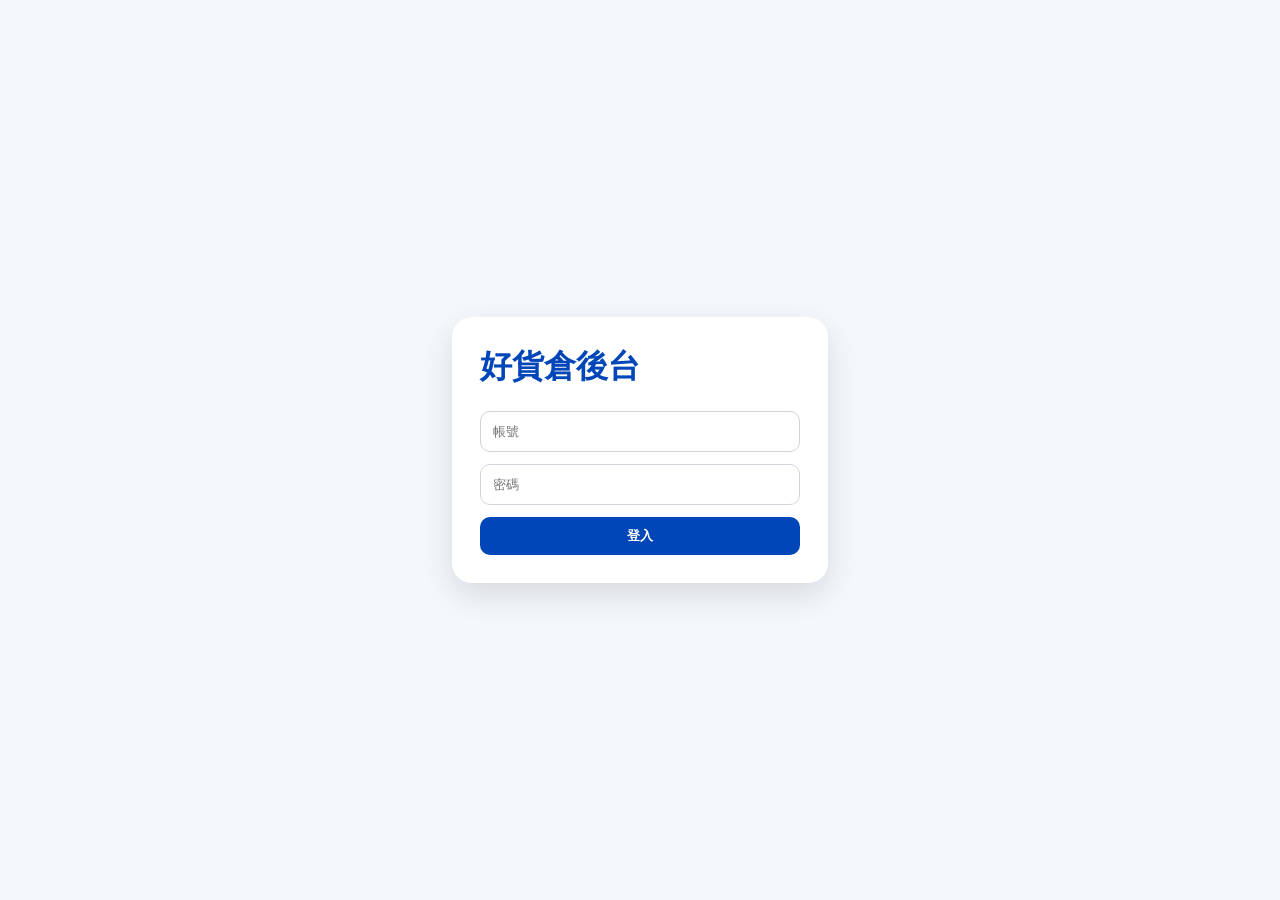
==== index.html @ 7157b6f0 "Rename admin.html to index.html" ====
<!DOCTYPE html>
<html lang="zh-Hant">
<head>
  <meta charset="UTF-8" />
  <meta name="viewport" content="width=device-width, initial-scale=1.0" />
  <title>好貨倉後台</title>
  <link rel="stylesheet" href="admin.css" />
</head>
<body>
  <div id="loginPage" class="login-page">
    <div class="login-card">
      <h1>好貨倉後台</h1>
      <input id="account" placeholder="帳號" />
      <input id="password" type="password" placeholder="密碼" />
      <button onclick="adminLogin()">登入</button>
    </div>
  </div>

  <div id="adminApp" class="hidden">
    <aside class="sidebar">
      <h2>好貨倉</h2>
      <button onclick="showOrders()">訂單管理</button>
      <button id="dashboardBtn" onclick="showDashboard()">老闆儀表板</button>
      <button onclick="logout()">登出</button>
    </aside>

    <main class="main">
      <header class="topbar">
        <h1 id="pageTitle">訂單管理</h1>
        <span id="adminName"></span>
      </header>

      <section id="dashboard" class="dashboard hidden"></section>

      <section id="orders"></section>
    </main>
  </div>

  <script src="admin.js?v=2026061617"></script>
</body>
</html>
---- admin.css ----
body {
  margin: 0;
  font-family: -apple-system, BlinkMacSystemFont, "Noto Sans TC", sans-serif;
  background: #f4f7fb;
  color: #111827;
}

.hidden {
  display: none !important;
}

.login-page {
  min-height: 100vh;
  display: flex;
  align-items: center;
  justify-content: center;
}

.login-card {
  width: 320px;
  background: white;
  padding: 28px;
  border-radius: 20px;
  box-shadow: 0 12px 32px rgba(0,0,0,.12);
}

.login-card h1 {
  margin-top: 0;
  color: #0046b8;
}

input, select {
  width: 100%;
  padding: 12px;
  margin-bottom: 12px;
  border: 1px solid #d1d5db;
  border-radius: 10px;
  box-sizing: border-box;
}

button {
  cursor: pointer;
  border: 0;
  border-radius: 10px;
  padding: 10px 14px;
  font-weight: 800;
}

.login-card button,
.primary {
  width: 100%;
  background: #0046b8;
  color: white;
}

#adminApp {
  display: flex;
  min-height: 100vh;
}

.sidebar {
  width: 220px;
  background: #0f172a;
  color: white;
  padding: 20px;
}

.sidebar h2 {
  margin-top: 0;
}

.sidebar button {
  display: block;
  width: 100%;
  margin-bottom: 10px;
  background: #1e293b;
  color: white;
  text-align: left;
}

.main {
  flex: 1;
  padding: 24px;
}

.topbar {
  display: flex;
  justify-content: space-between;
  align-items: center;
  margin-bottom: 24px;
}

.cards {
  display: grid;
  grid-template-columns: repeat(4, 1fr);
  gap: 14px;
  margin-bottom: 24px;
}

.card {
  background: white;
  padding: 18px;
  border-radius: 16px;
  box-shadow: 0 4px 14px rgba(0,0,0,.06);
}

.card small {
  color: #6b7280;
}

.card strong {
  display: block;
  font-size: 24px;
  margin-top: 6px;
  color: #0046b8;
}

.order {
  background: white;
  padding: 16px;
  border-radius: 16px;
  margin-bottom: 12px;
  box-shadow: 0 4px 14px rgba(0,0,0,.06);
}

.order-head {
  display: flex;
  justify-content: space-between;
  gap: 12px;
}

.order-title {
  font-weight: 900;
  color: #0046b8;
}

.order-info {
  color: #374151;
  line-height: 1.7;
}

.actions {
  display: flex;
  gap: 8px;
  flex-wrap: wrap;
  margin-top: 12px;
}

.actions button {
  background: #e5e7eb;
}

.print-area {
  display: none;
}

@media print {
  body * {
    visibility: hidden;
  }

  .print-area, .print-area * {
    visibility: visible;
  }

  .print-area {
    display: block;
    position: absolute;
    left: 0;
    top: 0;
    width: 100%;
    padding: 24px;
  }
}
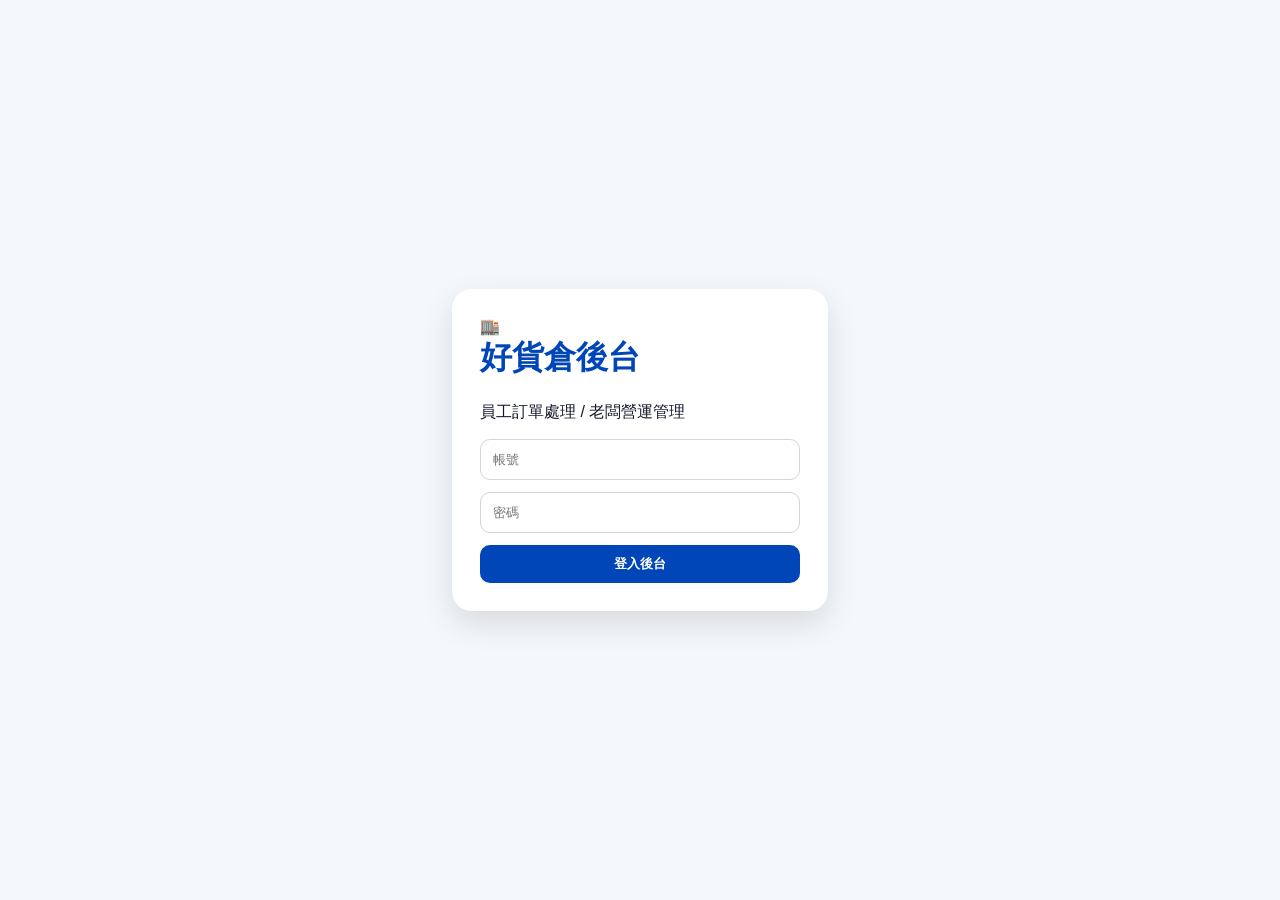
==== commit dba69eee: "Update index.html" ====
--- a/index.html
+++ b/index.html
@@ -9,33 +9,88 @@
 <body>
   <div id="loginPage" class="login-page">
     <div class="login-card">
+      <div class="logo">🏬</div>
       <h1>好貨倉後台</h1>
+      <p>員工訂單處理 / 老闆營運管理</p>
       <input id="account" placeholder="帳號" />
       <input id="password" type="password" placeholder="密碼" />
-      <button onclick="adminLogin()">登入</button>
+      <button onclick="adminLogin()">登入後台</button>
     </div>
   </div>
 
-  <div id="adminApp" class="hidden">
+  <div id="adminApp" class="admin-app hidden">
     <aside class="sidebar">
-      <h2>好貨倉</h2>
-      <button onclick="showOrders()">訂單管理</button>
-      <button id="dashboardBtn" onclick="showDashboard()">老闆儀表板</button>
-      <button onclick="logout()">登出</button>
+      <div class="side-logo">
+        <div class="icon">🏬</div>
+        <div>
+          <h2>好貨倉</h2>
+          <span>後台管理系統</span>
+        </div>
+      </div>
+
+      <nav>
+        <button id="navDashboard" onclick="showDashboard()">🏠 總覽儀表板</button>
+        <button id="navOrders" onclick="showOrders()">📦 訂單管理</button>
+      </nav>
+
+      <div class="side-user">
+        <div class="avatar">👤</div>
+        <div>
+          <strong id="adminName">管理員</strong>
+          <span id="adminRole">admin</span>
+        </div>
+      </div>
+
+      <button class="logout" onclick="logout()">登出</button>
     </aside>
 
     <main class="main">
       <header class="topbar">
-        <h1 id="pageTitle">訂單管理</h1>
-        <span id="adminName"></span>
+        <div>
+          <h1 id="pageTitle">總覽儀表板</h1>
+          <p id="pageSubtitle">歡迎回來，管理員！</p>
+        </div>
+
+        <div class="top-actions">
+          <button onclick="refreshCurrentPage()">🔄 重新整理</button>
+          <button onclick="showOrders()">📦 查看訂單</button>
+        </div>
       </header>
 
-      <section id="dashboard" class="dashboard hidden"></section>
+      <section id="dashboardPage" class="page"></section>
 
-      <section id="orders"></section>
+      <section id="ordersPage" class="page hidden">
+        <div class="panel">
+          <div class="panel-head">
+            <h2>訂單管理</h2>
+            <div class="filters">
+              <input id="orderKeyword" placeholder="搜尋訂單 / 客戶 / 電話 / 地址" oninput="renderOrders()" />
+              <select id="statusFilter" onchange="renderOrders()">
+                <option value="全部">全部狀態</option>
+                <option value="new">新訂單</option>
+                <option value="備貨中">備貨中</option>
+                <option value="配送中">配送中</option>
+                <option value="已完成">已完成</option>
+              </select>
+            </div>
+          </div>
+
+          <div id="ordersList"></div>
+        </div>
+      </section>
     </main>
   </div>
 
-  <script src="admin.js?v=2026061617"></script>
+  <div id="modal" class="modal hidden">
+    <div class="modal-card">
+      <div class="modal-head">
+        <h2 id="modalTitle">訂單明細</h2>
+        <button onclick="closeModal()">✕</button>
+      </div>
+      <div id="modalBody"></div>
+    </div>
+  </div>
+
+  <script src="admin.js?v=2026061618"></script>
 </body>
 </html>
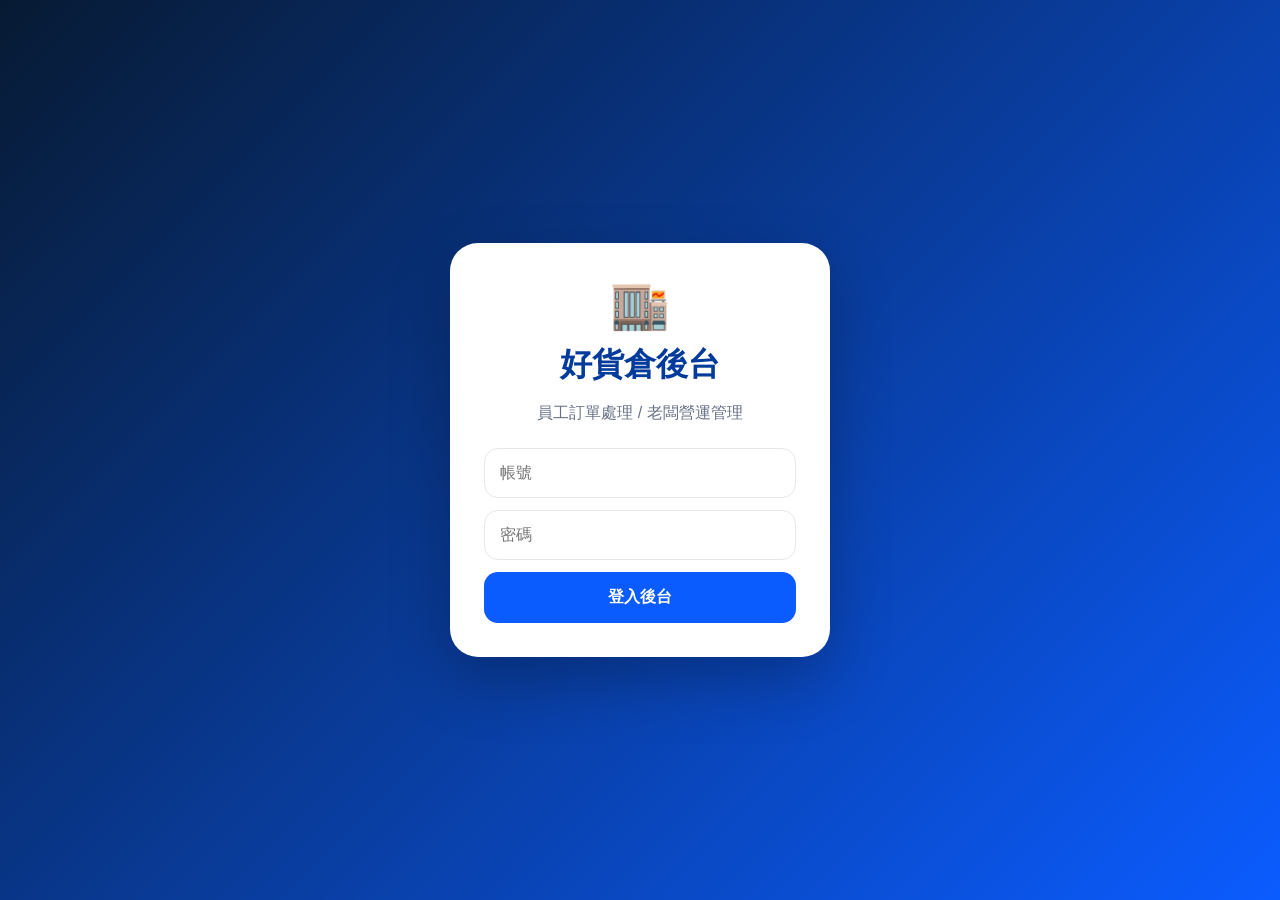
==== commit 911ca928: "Update index.html" ====
--- a/index.html
+++ b/index.html
@@ -91,6 +91,6 @@
     </div>
   </div>
 
-  <script src="admin.js?v=2026061618"></script>
+  <script src="admin.js?v=2026061621"></script>
 </body>
 </html>
--- a/admin.css
+++ b/admin.css
@@ -1,86 +1,192 @@
+:root {
+  --blue: #0b5cff;
+  --blue-dark: #003b9b;
+  --navy: #071a33;
+  --bg: #f4f7fb;
+  --card: #ffffff;
+  --text: #101828;
+  --muted: #667085;
+  --line: #e5e7eb;
+  --green: #16a34a;
+  --orange: #f59e0b;
+  --red: #ef4444;
+  --purple: #7c3aed;
+  --radius: 18px;
+  --shadow: 0 10px 28px rgba(15, 23, 42, 0.08);
+}
+
+* {
+  box-sizing: border-box;
+}
+
 body {
   margin: 0;
-  font-family: -apple-system, BlinkMacSystemFont, "Noto Sans TC", sans-serif;
-  background: #f4f7fb;
-  color: #111827;
+  font-family: -apple-system, BlinkMacSystemFont, "Noto Sans TC", "Segoe UI", sans-serif;
+  background: var(--bg);
+  color: var(--text);
+}
+
+button, input, select {
+  font: inherit;
+}
+
+button {
+  cursor: pointer;
 }
 
 .hidden {
   display: none !important;
 }
 
+/* Login */
 .login-page {
   min-height: 100vh;
-  display: flex;
+  display: grid;
+  place-items: center;
+  background: linear-gradient(135deg, #071a33, #0b5cff);
+  padding: 24px;
+}
+
+.login-card {
+  width: 100%;
+  max-width: 380px;
+  background: white;
+  border-radius: 28px;
+  padding: 34px;
+  box-shadow: 0 24px 60px rgba(0,0,0,.25);
+  text-align: center;
+}
+
+.login-card .logo {
+  font-size: 48px;
+  margin-bottom: 10px;
+}
+
+.login-card h1 {
+  margin: 0;
+  color: var(--blue-dark);
+}
+
+.login-card p {
+  color: var(--muted);
+  margin-bottom: 24px;
+}
+
+.login-card input {
+  width: 100%;
+  padding: 15px;
+  margin-bottom: 12px;
+  border: 1px solid var(--line);
+  border-radius: 14px;
+}
+
+.login-card button {
+  width: 100%;
+  padding: 15px;
+  border: 0;
+  border-radius: 14px;
+  background: var(--blue);
+  color: white;
+  font-weight: 900;
+}
+
+/* Layout */
+.admin-app {
+  display: flex;
+  min-height: 100vh;
+}
+
+.sidebar {
+  width: 250px;
+  background: linear-gradient(180deg, #071a33, #0b1f3a);
+  color: white;
+  padding: 22px;
+  display: flex;
+  flex-direction: column;
+}
+
+.side-logo {
+  display: flex;
+  gap: 12px;
   align-items: center;
-  justify-content: center;
-}
-
-.login-card {
-  width: 320px;
-  background: white;
-  padding: 28px;
-  border-radius: 20px;
-  box-shadow: 0 12px 32px rgba(0,0,0,.12);
-}
-
-.login-card h1 {
-  margin-top: 0;
-  color: #0046b8;
-}
-
-input, select {
-  width: 100%;
+  margin-bottom: 28px;
+}
+
+.side-logo .icon {
+  font-size: 34px;
+}
+
+.side-logo h2 {
+  margin: 0;
+  font-size: 22px;
+}
+
+.side-logo span {
+  color: #cbd5e1;
+  font-size: 13px;
+}
+
+.sidebar nav button {
+  width: 100%;
+  border: 0;
+  padding: 14px 16px;
+  border-radius: 14px;
+  background: transparent;
+  color: #e5e7eb;
+  text-align: left;
+  font-weight: 800;
+  margin-bottom: 8px;
+}
+
+.sidebar nav button.active,
+.sidebar nav button:hover {
+  background: var(--blue);
+  color: white;
+}
+
+.side-user {
+  margin-top: auto;
+  display: flex;
+  align-items: center;
+  gap: 12px;
+  padding: 14px;
+  border-radius: 16px;
+  background: rgba(255,255,255,.08);
+}
+
+.avatar {
+  width: 42px;
+  height: 42px;
+  border-radius: 50%;
+  background: white;
+  color: var(--navy);
+  display: grid;
+  place-items: center;
+}
+
+.side-user strong {
+  display: block;
+}
+
+.side-user span {
+  color: #cbd5e1;
+  font-size: 13px;
+}
+
+.logout {
+  margin-top: 12px;
+  border: 0;
+  border-radius: 14px;
   padding: 12px;
-  margin-bottom: 12px;
-  border: 1px solid #d1d5db;
-  border-radius: 10px;
-  box-sizing: border-box;
-}
-
-button {
-  cursor: pointer;
-  border: 0;
-  border-radius: 10px;
-  padding: 10px 14px;
-  font-weight: 800;
-}
-
-.login-card button,
-.primary {
-  width: 100%;
-  background: #0046b8;
+  background: rgba(255,255,255,.12);
   color: white;
-}
-
-#adminApp {
-  display: flex;
-  min-height: 100vh;
-}
-
-.sidebar {
-  width: 220px;
-  background: #0f172a;
-  color: white;
-  padding: 20px;
-}
-
-.sidebar h2 {
-  margin-top: 0;
-}
-
-.sidebar button {
-  display: block;
-  width: 100%;
-  margin-bottom: 10px;
-  background: #1e293b;
-  color: white;
-  text-align: left;
+  font-weight: 900;
 }
 
 .main {
   flex: 1;
-  padding: 24px;
+  padding: 26px;
+  overflow: auto;
 }
 
 .topbar {
@@ -90,64 +196,233 @@
   margin-bottom: 24px;
 }
 
-.cards {
+.topbar h1 {
+  margin: 0;
+  font-size: 28px;
+}
+
+.topbar p {
+  margin: 6px 0 0;
+  color: var(--muted);
+}
+
+.top-actions {
+  display: flex;
+  gap: 10px;
+}
+
+.top-actions button {
+  border: 1px solid var(--line);
+  background: white;
+  border-radius: 12px;
+  padding: 12px 16px;
+  font-weight: 800;
+}
+
+/* Cards */
+.grid-4 {
   display: grid;
   grid-template-columns: repeat(4, 1fr);
-  gap: 14px;
-  margin-bottom: 24px;
-}
-
-.card {
-  background: white;
-  padding: 18px;
+  gap: 16px;
+}
+
+.kpi-card {
+  background: white;
+  border-radius: var(--radius);
+  padding: 20px;
+  box-shadow: var(--shadow);
+  border: 1px solid var(--line);
+}
+
+.kpi-card .label {
+  color: var(--muted);
+  font-weight: 700;
+}
+
+.kpi-card .value {
+  margin-top: 10px;
+  font-size: 28px;
+  font-weight: 1000;
+}
+
+.kpi-card.blue .value { color: var(--blue); }
+.kpi-card.green .value { color: var(--green); }
+.kpi-card.orange .value { color: var(--orange); }
+.kpi-card.purple .value { color: var(--purple); }
+
+/* Panel */
+.panel {
+  background: white;
+  border-radius: var(--radius);
+  box-shadow: var(--shadow);
+  border: 1px solid var(--line);
+  padding: 20px;
+}
+
+.panel-head {
+  display: flex;
+  justify-content: space-between;
+  gap: 16px;
+  align-items: center;
+  margin-bottom: 16px;
+}
+
+.panel-head h2 {
+  margin: 0;
+}
+
+.filters {
+  display: flex;
+  gap: 10px;
+}
+
+.filters input,
+.filters select {
+  padding: 12px 14px;
+  border: 1px solid var(--line);
+  border-radius: 12px;
+}
+
+/* Orders */
+.order-card {
+  border: 1px solid var(--line);
   border-radius: 16px;
-  box-shadow: 0 4px 14px rgba(0,0,0,.06);
-}
-
-.card small {
-  color: #6b7280;
-}
-
-.card strong {
-  display: block;
-  font-size: 24px;
-  margin-top: 6px;
-  color: #0046b8;
-}
-
-.order {
-  background: white;
   padding: 16px;
-  border-radius: 16px;
   margin-bottom: 12px;
-  box-shadow: 0 4px 14px rgba(0,0,0,.06);
-}
-
-.order-head {
+  background: #fff;
+}
+
+.order-top {
   display: flex;
   justify-content: space-between;
-  gap: 12px;
-}
-
-.order-title {
+  gap: 16px;
+}
+
+.order-id {
+  color: var(--blue);
+  font-weight: 1000;
+  font-size: 17px;
+}
+
+.order-info {
+  color: #344054;
+  line-height: 1.8;
+  margin-top: 8px;
+}
+
+.amount {
+  font-size: 22px;
+  font-weight: 1000;
+  color: #111827;
+}
+
+.status {
+  display: inline-block;
+  padding: 5px 10px;
+  border-radius: 999px;
+  font-size: 13px;
   font-weight: 900;
-  color: #0046b8;
-}
-
-.order-info {
-  color: #374151;
-  line-height: 1.7;
+}
+
+.status.new {
+  background: #dbeafe;
+  color: #1d4ed8;
+}
+
+.status.prepare {
+  background: #fef3c7;
+  color: #b45309;
+}
+
+.status.delivery {
+  background: #ede9fe;
+  color: #6d28d9;
+}
+
+.status.done {
+  background: #dcfce7;
+  color: #15803d;
 }
 
 .actions {
   display: flex;
+  flex-wrap: wrap;
   gap: 8px;
-  flex-wrap: wrap;
-  margin-top: 12px;
+  margin-top: 14px;
 }
 
 .actions button {
-  background: #e5e7eb;
+  border: 0;
+  border-radius: 10px;
+  padding: 10px 12px;
+  background: #eef2ff;
+  color: #1d4ed8;
+  font-weight: 900;
+}
+
+.actions button.print {
+  background: #ecfdf5;
+  color: #15803d;
+}
+
+.actions button.warn {
+  background: #fff7ed;
+  color: #c2410c;
+}
+
+/* Modal */
+.modal {
+  position: fixed;
+  inset: 0;
+  background: rgba(0,0,0,.45);
+  display: grid;
+  place-items: center;
+  padding: 20px;
+  z-index: 100;
+}
+
+.modal-card {
+  width: 100%;
+  max-width: 760px;
+  max-height: 85vh;
+  overflow: auto;
+  background: white;
+  border-radius: 22px;
+  padding: 22px;
+}
+
+.modal-head {
+  display: flex;
+  justify-content: space-between;
+  align-items: center;
+}
+
+.modal-head h2 {
+  margin: 0;
+}
+
+.modal-head button {
+  border: 0;
+  background: #f3f4f6;
+  border-radius: 10px;
+  padding: 8px 12px;
+}
+
+.detail-table {
+  width: 100%;
+  border-collapse: collapse;
+  margin-top: 16px;
+}
+
+.detail-table th,
+.detail-table td {
+  border-bottom: 1px solid var(--line);
+  padding: 12px;
+  text-align: left;
+}
+
+.detail-table th {
+  background: #f9fafb;
 }
 
 .print-area {
@@ -159,16 +434,42 @@
     visibility: hidden;
   }
 
-  .print-area, .print-area * {
+  .print-area,
+  .print-area * {
     visibility: visible;
   }
 
   .print-area {
     display: block;
     position: absolute;
-    left: 0;
-    top: 0;
+    inset: 0;
+    padding: 24px;
+    background: white;
+  }
+}
+
+@media (max-width: 900px) {
+  .admin-app {
+    flex-direction: column;
+  }
+
+  .sidebar {
     width: 100%;
-    padding: 24px;
-  }
-}
+  }
+
+  .grid-4 {
+    grid-template-columns: repeat(2, 1fr);
+  }
+
+  .topbar,
+  .panel-head,
+  .order-top {
+    flex-direction: column;
+    align-items: flex-start;
+  }
+
+  .filters {
+    width: 100%;
+    flex-direction: column;
+  }
+}
